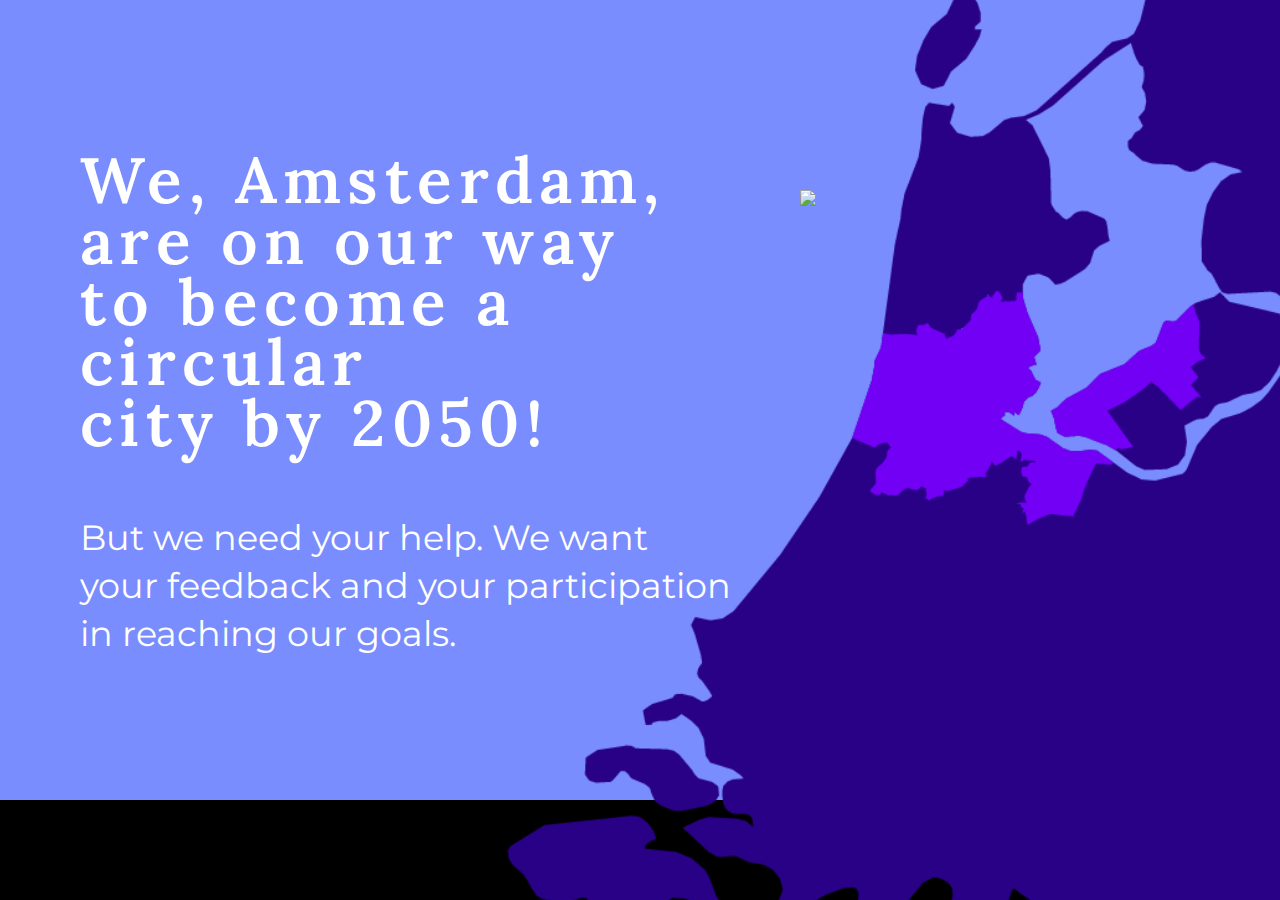
==== index2.html @ 964ffd29 "Update" ====
<!DOCTYPE html>
<html lang="en">
<head>
    <meta charset="UTF-8">
    <meta name="viewport" content="width=device-width, initial-scale=1.0, maximum-scale=1.0, user-scalable=no">

    <link rel="stylesheet" href="https://cdn.jsdelivr.net/npm/bootstrap@4.5.3/dist/css/bootstrap.min.css" integrity="sha384-TX8t27EcRE3e/ihU7zmQxVncDAy5uIKz4rEkgIXeMed4M0jlfIDPvg6uqKI2xXr2" crossorigin="anonymous">
    <link rel="preconnect" href="https://fonts.gstatic.com">
    <link href="https://fonts.googleapis.com/css2?family=Montserrat:wght@400;600;800&display=swap" rel="stylesheet">
    <link href="https://fonts.googleapis.com/css2?family=Lora:wght@400;600;700&display=swap" rel="stylesheet">
    <link rel="stylesheet" type="text/css" href="style.css">
    <link rel="stylesheet" type="text/css" href="proj-style.css">
    

    <title>ARCAM PROJECTION</title>
</head>
<body>
    <canvas id="gradient-canvas" data-transition-in>
    </canvas>

    <!-- 00 - WELCOME CONTENT -->
    <section id="proj-welcome">
        <div id="welcome-text-div">
            <h1 class="h1-title">We, Amsterdam,<br>are on our way<br>to become a circular<br>city by 2050!</h1>
            <p>But we need your help. We want your feedback and your participation in reaching our goals.</p>
        </div>
        <div id="welcome-visuals-div">
            <img src="assets/Amsterdam-Map-MRA-01.png" id="map-static">
            <img src="assets/LETS-GET-CIRCULAR-TRANSPARENTNONINTERLACED.gif" id="circular-gif">
        </div>
    </section>

    <!-- 00 - EXPERIENCE ALERT -->
    <section id="proj-experience-alert">
        <div id="alert-text-div">
            <h1 class="h1-title">Important alert!</h1>
            <p>Please read the message on the touchscreen.</p>
        </div>
    </section>

    <!-- SECTIONS FOR GUIDED PATH -->

    <!-- 0 - HELP GUIDE - BEGINNING -->
    <section id="proj-help-guide">
        <div class="fadeIn" id="help-guide-text-div">
            <h1 class="h1-title">In the next 5 minutes, we'll introduce you to our plan, and how we'll become a doughnut city</h1>  
            <p>We also need your help and feedback!<br><br>Get involved with the future of your city</p> 
        </div>
        <div id="help-guide-visuals-div">
            <img src="assets/Netherlands-Overview-Map.png" alt="Netherlands Map" id="map-static">
        </div>
    </section>

    <!-- 1 - INTRODUCTION - CIRCULARITY -->
    <section id="proj-intro-concept">
        <div class="fadeIn" id="intro-concept">
            <h1 class="h1-title">Our current economy is having a serious impact on scarce raw materials, our climate and our living environment</h1>  
            <p>This is why we need a change</p>          
        </div>
        <div id="intro-visuals-div">
            <img src="assets/Netherlands-Overview-Map.png" alt="Netherlands Map" id="map-static">
        </div>
    </section>

    <!-- 2 - CITIZEN QUOTES - WOULD YOU DO THIS? -->
    <section id="proj-citizen-quotes">
        <div class="fadeIn" id="citizen-quotes-text-div">
            <h1 class="h1-title">We want you to join the conversation.
            </h1>
        </div>
    </section>

    <!-- 3 - INTRODUCING 3 VALUE CHAINS -->
    <section id="proj-value-chains">
        <div class="fadeIn" id="intro-vcs-text-div">
            <h1 class="h1-title">We're focusing on three areas called Value Chains</h1>
        </div>
        <div id="video-intro-vcs">
            <video id="video-value-chains" src="assets/P4 Value chains 1280x800.mp4" autoplay loop width="1280" height="800">
        </div>
    </section>

    <!-- 4 - BROAD DATA OF 3 VALUE CHAINS -->
    <section id="proj-broad-data-vcs">
        <div class="fadeIn" id="broad-data-vcs-text-div">
            <h1 class="h1-title">Each year, we produce 9.6<br>megatons of waste in Amsterdam</h1>
            <p>That's the same weight as<br>67 MSC Splendida cruise ships.</p>
        </div>
        <div id="video-boats">
            <video id="videoboats" src="assets/P5 Boats going to the NL 1280x800.mp4" autoplay loop width="1280" height="800">
        </div>
    </section>

    <!-- 5 - CONSTRUCTION SECTOR -->
    <section id="proj-construction-sector">
        <div id="construction-text-div">
            <h1 class="h1-title fadeIn">We are playing an important role in making construction waste more circular</h1>
        </div>       
        <div id="video-construction">
            <video id="videoconstruction" src="assets/P6 Arrows into MRA 1280x800.mp4" autoplay loop width="1280" height="800">
        </div>
    </section>

    <!-- 6 - FOOD SECTOR -->
    <section id="proj-food-sector">
        <div id="food-sector-text-div">
            <h1 id="h1-title" class="h1-title fadeIn">We create 165kt of annual consumption of meat and dairy products</h1>
            <p id="paragraph" class="fadeIn">Food waste is estimated to be 30% worldwide, and 20% in the Netherlands. Specifically for meat and dairy, the waste percentages are 10% and 8%, respectively.</p>
        </div>
        <div id="video-farms">
            <video id="videofood" src="assets/P7 farmland 1280x800.mp4" autoplay loop width="1280" height="800">
        </div>
    </section>

    <!-- 7 - CONSUMER GOODS SECTOR -->
    <section id="proj-consumer-goods-sector">
        <div id="consumer-goods-text-div">
            <h1 class="h1-title fadeIn">Electronics have the worst environmental impact of all consumer goods</h1>
            <p class="fadeIn">We consume 12.4kt every year, the same as the total weight of the A’DAM Tower</p>
            <img class="fadeInRight" id="adamtower" src="assets/Adam Tower.png" alt="">
        </div>
    </section>

    <!-- 8 - SPECULATIVE FUTURE -->
    <section id="proj-speculative-future">
        <div id="speculative-text-div" class="fadeIn"> 
            <h1 class="h1-title">Now, imagine you are in 2050.</h1>
            <h1 class="h1-title">We've achieved our goals.</h1>
            <h1 class="h1-title">What does your Amsterdam world look like?</h1>
        </div>
    </section>

    <!-- 9 - COMMITMENT TO FUTURE -->
    <section id="proj-commit-future">
        <div class="fadeIn" id="commit-texts-div">
            <h1 class="h1-title">Put your commitments in a time capsule!</h1>
            <p>Do you want a future scenario like we showed you before? We want to make it happen, but we also need your help.<br><br>Things won't be a smooth journey!</p>
        </div>
        <div>
            <img class="fadeInUp" id="timecapsule" src="assets/Time Capsule-01.png" alt="">
        </div>
    </section>

    <!-- 10 - THANK YOU / HOW TO GET INVOLVED / BACK TO START -->
    <section id="proj-get-involved">
        <div>
            <h1 class="h1-title">ENGAGE WITH YOUR COMMUNITY</h1>
        </div>
    </section>

    <!-- SECTIONS FOR DATA DISCOVERY PATH -->

    <!-- 11 - MAIN PAGE DATA DISCOVERY -->
    <!-- <section id="proj-data-dashboard">
        <div>
            <h1 class="h1-title">Data Discovery</h1>
        </div>
    </section> -->

<script src="projectionscript.js"></script>

</body>
</html>
---- style.css ----
html {
    background-color: black;
}
body {
    background-color: #7a8dfe; /* #3b00c9 */
    display: flex;
    flex-direction: row;
    font-family: 'Montserrat', sans-serif;
    margin: 0;
    padding: 0;
}
h1, h3, h4, h5, h6, p, button {
    color: #ffffff;
    font-family: 'Montserrat', sans-serif;
}
h1 {
    color: #ffffff !important;
    font-family: 'Lora', serif;
    font-weight: 600;
    font-size: 3rem;
    margin: 60px 0 0 80px;
    line-height: 4rem;
    letter-spacing: 0.4rem; 
}
h2 /* STILL NEED TO BE DEFINED */ {
    font-family: 'Lora', serif;
    color: #ffffff;
    font-weight: 700;
    font-size: 3rem;
    margin: 0 0 0 60px;
    line-height: 4rem; 
}
h3 /* STILL NEED TO BE DEFINED */ {
    font-family: 'Montserrat', sans-serif;
    color: #ffffff;
    font-weight: 600;
    font-size: 3rem;
    margin: 0 0 0 60px;
    line-height: 4rem; 
}
h4 /* Help Section */ {
    font-family: 'Montserrat', sans-serif;
    color: #fd9b24;
    font-weight: 600;
    font-size: 3rem;
    margin: 120px 80px 0 0px;
    line-height: 4rem; 
    text-align: right;
}
h5 /* Help Section */ {
    font-family: 'Montserrat', sans-serif;
    color: #000000;
    font-weight: 600;
    font-size: 3rem;
    margin: 0 80px 0;
    line-height: 4rem; 
    text-align: right;
}
p {
    font-family: 'Montserrat', sans-serif;
    color: #ffffff;
    font-weight: 400;
    font-size: 2.2rem;
    margin: 60px 80px 0;
    line-height: 3rem;
}
.nav-button {
    border-radius: 10px;
    font-weight: 800;
    text-align: center;
    background-color: #3D00C9;
    color: white;
    border: solid 2px #017e83;
    padding: 2rem 3rem;
    font-size: 1.8rem;
    letter-spacing: 1rem;
    margin: 0 10px 60px;
    box-shadow: 10px 10px 40px #7040f3;
    z-index: 10000;
}
.nav-button:hover {
    color: white;
    background-color: #5d06ff;
    border-color: #01b0b6;
}
.nav-button:focus, #close-help-btn, #help-btn, #home-btn  {
    border: none !important;
    outline: none !important;
}

/* ALL ANIMATIONS */

.fadeInLeft {
    -webkit-animation-name: fadeInLeft;
    animation-name: fadeInLeft;
    -webkit-animation-duration: 1.5s;
    animation-duration: 1.5s;
    animation-delay: 2s;
    -webkit-animation-fill-mode: both;
    animation-fill-mode: both;
    }
    @-webkit-keyframes fadeInLeft {
    0% {
    opacity: 0;
    -webkit-transform: translate3d(-100%, 0, 0);
    transform: translate3d(-100%, 0, 0);
    }
    100% {
    opacity: 1;
    -webkit-transform: none;
    transform: none;
    }
    }
    @keyframes fadeInLeft {
    0% {
    opacity: 0;
    -webkit-transform: translate3d(-100%, 0, 0);
    transform: translate3d(-100%, 0, 0);
    }
    100% {
    opacity: 1;
    -webkit-transform: none;
    transform: none;
    }
    } 

.fadeIn {
    -webkit-animation-name: fadeIn;
    animation-name: fadeIn;
    -webkit-animation-duration: 1.5s;
    animation-duration: 1.5s;
    -webkit-animation-fill-mode: both;
    animation-fill-mode: both;
    }
    @-webkit-keyframes fadeIn {
    0% {opacity: 0;}
    100% {opacity: 1;}
    }
    @keyframes fadeIn {
    0% {opacity: 0;}
    100% {opacity: 1;}
    } 
  
.fadeInUp {
    -webkit-animation-name: fadeInUp;
    animation-name: fadeInUp;
    -webkit-animation-duration: 1.5s;
    animation-duration: 1.5s;
    -webkit-animation-fill-mode: both;
    animation-fill-mode: both;
    }
    @-webkit-keyframes fadeInUp {
    0% {
    opacity: 0;
    -webkit-transform: translate3d(0, 100%, 0);
    transform: translate3d(0, 100%, 0);
    }
    100% {
    opacity: 1;
    -webkit-transform: none;
    transform: none;
    }
    }
    @keyframes fadeInUp {
    0% {
    opacity: 0;
    -webkit-transform: translate3d(0, 100%, 0);
    transform: translate3d(0, 100%, 0);
    }
    100% {
    opacity: 1;
    -webkit-transform: none;
    transform: none;
    }
    } 

.fadeInRight {
    -webkit-animation-name: fadeInRight;
    animation-name: fadeInRight;
    -webkit-animation-duration: 1.5s;
    animation-duration: 1.5s;
    -webkit-animation-fill-mode: both;
    animation-fill-mode: both;
    }
    @-webkit-keyframes fadeInRight {
    0% {
    opacity: 0;
    -webkit-transform: translate3d(100%, 0, 0);
    transform: translate3d(100%, 0, 0);
    }
    100% {
    opacity: 1;
    -webkit-transform: none;
    transform: none;
    }
    }
    @keyframes fadeInRight {
    0% {
    opacity: 0;
    -webkit-transform: translate3d(100%, 0, 0);
    transform: translate3d(100%, 0, 0);
    }
    100% {
    opacity: 1;
    -webkit-transform: none;
    transform: none;
    }
    } 
.fadeInDown {
    -webkit-animation-name: fadeInDown;
    animation-name: fadeInDown;
    -webkit-animation-duration: 1s;
    animation-duration: 1s;
    -webkit-animation-fill-mode: both;
    animation-fill-mode: both;
    }
    @-webkit-keyframes fadeInDown {
    0% {
    opacity: 0;
    -webkit-transform: translate3d(0, -100%, 0);
    transform: translate3d(0, -100%, 0);
    }
    100% {
    opacity: 1;
    -webkit-transform: none;
    transform: none;
    }
    }
    @keyframes fadeInDown {
    0% {
    opacity: 0;
    -webkit-transform: translate3d(0, -100%, 0);
    transform: translate3d(0, -100%, 0);
    }
    100% {
    opacity: 1;
    -webkit-transform: none;
    transform: none;
    }
    }
---- proj-style.css ----
body {
    min-width: 1280px !important;
    min-height: 800px !important;
    max-width: 1280px !important;
    max-height: 800px !important;
    user-select: none;
    user-zoom: none;
    overflow: hidden;
    overflow-y: hidden;
    overflow-x: hidden;
}
#proj-welcome, #proj-experience-alert, #proj-help-guide, #proj-intro-concept, #proj-citizen-quotes, #proj-value-chains, #proj-broad-data-vcs, #proj-construction-sector, #proj-food-sector, #proj-consumer-goods-sector, #proj-speculative-future, #proj-get-involved, #proj-commit-future, #speculative-text-div {
    display: flex;
    width: 1280px;
    height: 800px;
    margin: 0;
    padding: 0;
    position: fixed;
    left: 0;
    top: 0;
}
#proj-intro-concept, #proj-experience-alert, #proj-help-guide, #proj-citizen-quotes, #proj-value-chains, #proj-broad-data-vcs, #proj-construction-sector, #proj-food-sector, #proj-consumer-goods-sector, #proj-speculative-future, #proj-get-involved, #proj-commit-future {
    display: none;
}

/* SECTION 00 - HELP GUIDE */

#help-guide-text-div {
    max-width: 65%;
}
#help-guide-text-div p {
    margin-top: 5rem;
    max-width: 50%;
}

/*  SECTION- WELCOME  */
#proj-welcome {
    background-color: #7a8dfe;
}
#welcome-text-div {
    position: fixed;
    top: 0;
    left: 0;
    z-index: 200;
    width: 60%;
    background: none;
}
#welcome-text-div > h1 {
    line-height: 3.8rem !important;
    font-size: 4rem;
    margin-top: 150px;
}
#welcome-text-div > p {
    width: 85%;
    color: white;
}
#welcome-visuals-div {
    position: fixed;
    top: 0;
    left: 0;
    width: 1280px;
    height: 800px;
    z-index: 100;
}
#welcome-visuals-div > #map-static {
    position: fixed;
    top: -250px;
    left: 450px;
    min-width: 1300px;
    object-fit: contain;
}
#welcome-visuals-div > #circular-gif {
    position: fixed;
    top: 190px;
    left: 800px;
    max-width: 450px;
}

/* SECTION 1 - INTRODUCTION - CIRCULARITY */

#intro-concept {
    max-width: 65%;
}
#intro-concept p {
    margin-top: 5rem;
    max-width: 100%;
}

/* SECTION 2 - CITIZEN QUOTES - WOULD YOU DO THIS? */

#citizen-quotes-text-div {
    max-width: 70%;
}

/* SECTION 3 - INTRODUCING 3 VALUE CHAINS */

#video-intro-vcs {
    position: fixed;
    top: 0;
    left: 0;
    height: 100%;
    width: 100%;
    z-index: 10;
}
#intro-vcs-text-div {
    position: fixed;
    background: none;
    top: 0;
    left: 0;
    z-index: 100;
    background: linear-gradient(0deg, rgba(255, 255, 255, 0), rgba(25, 2, 78, 0.603) 100%) no-repeat;
    height: 50%;
}

#intro-vcs-text-div > h1 {
    max-width: 70%;
}


/* SECTION 4 - BROAD DATA OF 3 VALUE CHAINS */

#video-boats {
    position: fixed;
    top: 0;
    left: 0;
    height: 100%;
    width: 100%;
    z-index: 0;
}
#broad-data-vcs-text-div {
    position: fixed;
    top: 0;
    left: 0;
    z-index: 100;
    background: linear-gradient(0deg, rgba(255, 255, 255, 0), rgba(25, 2, 78, 0.603) 100%) no-repeat;
    height: 50%;
    width: 100%;
}

/* SECTION 5 - CONSTRUCTION SECTOR */

#video-construction {
    position: fixed;
    top: 0;
    left: 0;
    height: 100%;
    width: 100%;
    z-index: 0;
}
#construction-text-div {
    position: fixed;
    top: 0;
    left: 0;
    z-index: 100;
}

#construction-text-div > h1 {
    max-width: 70%;
}

/* SECTION 6 - FOOD SECTOR */

#video-farms {
    position: fixed;
    top: 0;
    left: 0;
    height: 100%;
    width: 100%;
    z-index: 0;
}
#food-sector-text-div {
    position: fixed;
    top: 0;
    left: 0;
    z-index: 100;
    max-width: 70%;
}
#food-sector-text-div > p {
    max-width: 50%;
    animation-delay: 3s;
}

/* SECTION 7 - CONSUMER GOODS SECTOR */

#consumer-goods-text-div {
    position: fixed;
    top: 0;
    left: 0;
    z-index: 100;
    max-width: 55%;
    margin-top: 50px;
}
#consumer-goods-text-div > p {
    max-width: 50%;
}
#adamtower {
    position: fixed;
    top: 25px;
    left: 800px;
    width: 350px;
}

/* SECTION 8 - SPECULATIVE FUTURE */
#proj-speculative-future {
    background-color: #3D00C9;
}
#speculative-text-div {
    background-color: #00E2BF;
    box-shadow: 0px 0px 80px #01b0b6;
    border-radius: 8px;
    flex-direction: column;
    text-align: center;
    position: fixed;
    top: 150px;
    left: 120px;
    z-index: 100;
    max-width: 80%;
    max-height: 60%;
    padding: 30px;
}
#speculative-text-div > h1 {
    margin: 0;
    margin-top: 50px;
}
#speculative-text-div > h1:nth-child(1) {
    margin-top: 30px;
}

/* SECTION 9 - COMMITMENT TO FUTURE */
#commit-texts-div {
    max-width: 50%;
}
#timecapsule {
    position: fixed;
    top: 180px;
    left: 600px;
    max-width: 600px;
}
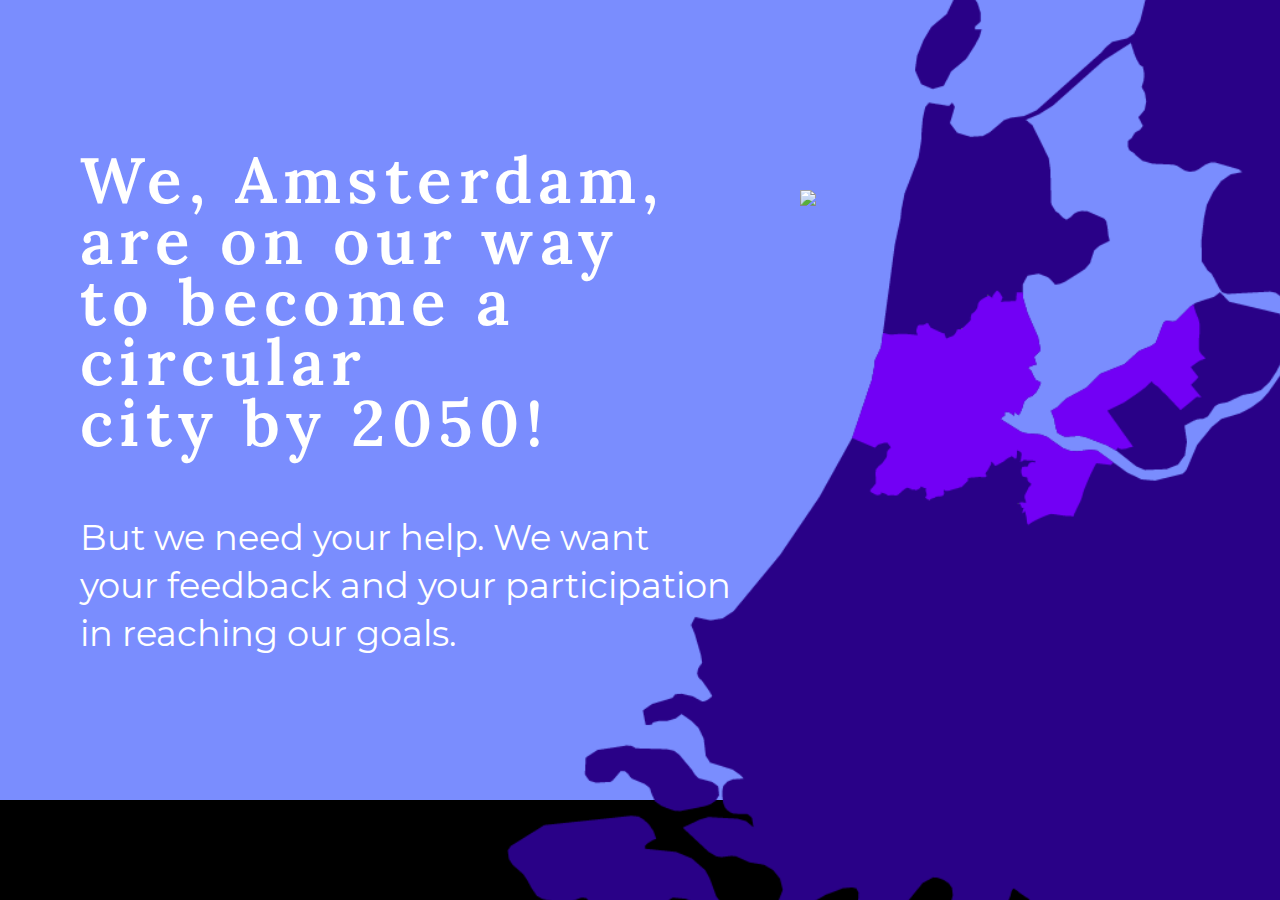
==== commit 531266cd: "Update" ====
--- a/index2.html
+++ b/index2.html
@@ -5,13 +5,9 @@
     <meta name="viewport" content="width=device-width, initial-scale=1.0, maximum-scale=1.0, user-scalable=no">
 
     <link rel="stylesheet" href="https://cdn.jsdelivr.net/npm/bootstrap@4.5.3/dist/css/bootstrap.min.css" integrity="sha384-TX8t27EcRE3e/ihU7zmQxVncDAy5uIKz4rEkgIXeMed4M0jlfIDPvg6uqKI2xXr2" crossorigin="anonymous">
-    <link rel="preconnect" href="https://fonts.gstatic.com">
-    <link href="https://fonts.googleapis.com/css2?family=Montserrat:wght@400;600;800&display=swap" rel="stylesheet">
-    <link href="https://fonts.googleapis.com/css2?family=Lora:wght@400;600;700&display=swap" rel="stylesheet">
     <link rel="stylesheet" type="text/css" href="style.css">
     <link rel="stylesheet" type="text/css" href="proj-style.css">
     
-
     <title>ARCAM PROJECTION</title>
 </head>
 <body>
@@ -43,11 +39,11 @@
     <!-- 0 - HELP GUIDE - BEGINNING -->
     <section id="proj-help-guide">
         <div class="fadeIn" id="help-guide-text-div">
-            <h1 class="h1-title">In the next 5 minutes, we'll introduce you to our plan, and how we'll become a doughnut city</h1>  
+            <h1 class="h1-title">In the next 5 minutes, we'll introduce you to our plan, and how we'll become a circular city</h1>
             <p>We also need your help and feedback!<br><br>Get involved with the future of your city</p> 
         </div>
         <div id="help-guide-visuals-div">
-            <img src="assets/Netherlands-Overview-Map.png" alt="Netherlands Map" id="map-static">
+            <img src="assets/Amsterdam-Map-MRA-01.png" id="map-static">
         </div>
     </section>
 
@@ -58,7 +54,7 @@
             <p>This is why we need a change</p>          
         </div>
         <div id="intro-visuals-div">
-            <img src="assets/Netherlands-Overview-Map.png" alt="Netherlands Map" id="map-static">
+            <video autoplay loop src="assets/LINEAR TO CIRCULAR.mp4" id="linear-circular-video" width="1280" height="800">
         </div>
     </section>
 
@@ -67,6 +63,17 @@
         <div class="fadeIn" id="citizen-quotes-text-div">
             <h1 class="h1-title">We want you to join the conversation.
             </h1>
+            <h2 class="h1-title">What policies would help us get circular?
+            </h2>
+        </div>
+        <div id="usercomments">
+            <img class="fadeInRight" id="comment1" src="assets/User-comment1.png" alt="">
+            <img class="fadeInLeft" id="comment2" src="assets/User-comment2.png" alt="">
+            <img class="fadeIn" id="comment3" src="assets/User-comment3.png" alt="">
+            <img class="fadeInRight" id="comment4" src="assets/User-comment4.png" alt="">
+            <img class="fadeInLeft" id="comment5" src="assets/User-comment5.png" alt="">
+            <img class="fadeIn" id="comment6" src="assets/User-comment6.png" alt="">
+            <img id="worldmap" src="assets/World-Map.png" alt="">
         </div>
     </section>
 
@@ -76,7 +83,7 @@
             <h1 class="h1-title">We're focusing on three areas called Value Chains</h1>
         </div>
         <div id="video-intro-vcs">
-            <video id="video-value-chains" src="assets/P4 Value chains 1280x800.mp4" autoplay loop width="1280" height="800">
+            <video id="video-value-chains" src="assets/P4 Value chains.mp4" autoplay loop width="1280" height="800">
         </div>
     </section>
 
@@ -128,6 +135,9 @@
             <h1 class="h1-title">We've achieved our goals.</h1>
             <h1 class="h1-title">What does your Amsterdam world look like?</h1>
         </div>
+        <div id="speculative-visuals-div">
+            <img src="assets/Amsterdam-Map-MRA-01.png" id="map-static">
+        </div>
     </section>
 
     <!-- 9 - COMMITMENT TO FUTURE -->
@@ -141,10 +151,10 @@
         </div>
     </section>
 
-    <!-- 10 - THANK YOU / HOW TO GET INVOLVED / BACK TO START -->
-    <section id="proj-get-involved">
+    <!-- 10 - THANK YOU / BACK TO START -->
+    <section id="proj-commited">
         <div>
-            <h1 class="h1-title">ENGAGE WITH YOUR COMMUNITY</h1>
+            <h1 class="h1-title">THANK YOU FOR YOUR PARTICIPATION</h1>
         </div>
     </section>
 
--- a/style.css
+++ b/style.css
@@ -1,3 +1,40 @@
+@font-face {
+    font-family: 'Lora';
+    src: URL('/Lora/Lora-Bold.ttf') format('truetype');
+    font-weight: 700;
+    font-style: normal;
+  }
+  @font-face {
+    font-family: 'Lora';
+    src: URL('/Lora/Lora-Regular.ttf') format('truetype');
+    font-weight: 400;
+    font-style: normal;
+  }
+  @font-face {
+    font-family: 'Lora';
+    src: URL('/Lora/Lora-SemiBold.ttf') format('truetype');
+    font-weight: 600;
+    font-style: normal;
+  }
+  @font-face {
+    font-family: 'Montserrat';
+    src: URL('/Montserrat/Montserrat-ExtraBold.ttf') format('truetype');
+    font-weight: 800;
+    font-style: normal;
+  }
+  @font-face {
+    font-family: 'Montserrat';
+    src: URL('/Montserrat/Montserrat-Regular.ttf') format('truetype');
+    font-weight: 400;
+    font-style: normal;
+  }
+  @font-face {
+    font-family: 'Montserrat';
+    src: URL('/Montserrat/Montserrat-SemiBold.ttf') format('truetype');
+    font-weight: 600;
+    font-style: normal;
+  }
+
 html {
     background-color: black;
 }
@@ -40,7 +77,7 @@
 }
 h4 /* Help Section */ {
     font-family: 'Montserrat', sans-serif;
-    color: #fd9b24;
+    color: #01b0b6;
     font-weight: 600;
     font-size: 3rem;
     margin: 120px 80px 0 0px;
--- a/proj-style.css
+++ b/proj-style.css
@@ -1,3 +1,7 @@
+::-webkit-scrollbar {
+    display: none;
+}
+
 body {
     min-width: 1280px !important;
     min-height: 800px !important;
@@ -9,7 +13,7 @@
     overflow-y: hidden;
     overflow-x: hidden;
 }
-#proj-welcome, #proj-experience-alert, #proj-help-guide, #proj-intro-concept, #proj-citizen-quotes, #proj-value-chains, #proj-broad-data-vcs, #proj-construction-sector, #proj-food-sector, #proj-consumer-goods-sector, #proj-speculative-future, #proj-get-involved, #proj-commit-future, #speculative-text-div {
+#proj-welcome, #proj-experience-alert, #proj-help-guide, #proj-intro-concept, #proj-citizen-quotes, #proj-value-chains, #proj-broad-data-vcs, #proj-construction-sector, #proj-food-sector, #proj-consumer-goods-sector, #proj-speculative-future, #proj-commited, #proj-commit-future, #speculative-text-div {
     display: flex;
     width: 1280px;
     height: 800px;
@@ -19,16 +23,17 @@
     left: 0;
     top: 0;
 }
-#proj-intro-concept, #proj-experience-alert, #proj-help-guide, #proj-citizen-quotes, #proj-value-chains, #proj-broad-data-vcs, #proj-construction-sector, #proj-food-sector, #proj-consumer-goods-sector, #proj-speculative-future, #proj-get-involved, #proj-commit-future {
+#proj-intro-concept, #proj-experience-alert, #proj-help-guide, #proj-citizen-quotes, #proj-value-chains, #proj-broad-data-vcs, #proj-construction-sector, #proj-food-sector, #proj-consumer-goods-sector, #proj-speculative-future, #proj-commited, #proj-commit-future {
     display: none;
 }
 
 /* SECTION 00 - HELP GUIDE */
 
 #help-guide-text-div {
+    margin-top: 100px;
     max-width: 65%;
 }
-#help-guide-text-div p {
+#help-guide-text-div > p {
     margin-top: 5rem;
     max-width: 50%;
 }
@@ -62,13 +67,20 @@
     height: 800px;
     z-index: 100;
 }
-#welcome-visuals-div > #map-static {
+#welcome-visuals-div > #map-static, #help-guide-visuals-div > #map-static {
     position: fixed;
     top: -250px;
     left: 450px;
     min-width: 1300px;
     object-fit: contain;
 }
+#speculative-visuals-div {
+    position: fixed;
+    top: -250px;
+    left: 450px;
+    min-width: 1300px;
+    object-fit: contain;
+}
 #welcome-visuals-div > #circular-gif {
     position: fixed;
     top: 190px;
@@ -79,17 +91,81 @@
 /* SECTION 1 - INTRODUCTION - CIRCULARITY */
 
 #intro-concept {
-    max-width: 65%;
+    max-width: 50%;
+    margin-top: 100px;
 }
 #intro-concept p {
     margin-top: 5rem;
+    min-width: 100%;
     max-width: 100%;
 }
+#linear-circular-video {
+    position: fixed;
+    top: 0;
+    left: 0;
+    z-index: -10;
+}
 
 /* SECTION 2 - CITIZEN QUOTES - WOULD YOU DO THIS? */
 
 #citizen-quotes-text-div {
-    max-width: 70%;
+    text-align: center;
+    max-width: 100%;
+    position: fixed;
+    left: 20px;
+}
+#citizen-quotes-text-div > h2 {
+    font-family: 'Montserrat', sans-serif;
+    font-weight: 400;
+    font-size: 2.5rem;
+    z-index: 9999 !important;
+    text-align: center;
+    max-width: 100%;
+    position: fixed;
+    left: 170px;
+}
+#comment1, #comment2, #comment3, #comment4, #comment5, #comment6 {
+    position: fixed;
+    border-radius: 8px;
+    box-shadow: 10px 10px 40px #7040f3;
+    max-width: 600px;
+}
+#comment1 {
+    top: 360px;
+    left: 700px;
+    animation-delay: 1s;
+}
+#comment2 {
+    top: 540px;
+    left: 750px;
+    max-width: 500px;
+    animation-delay: 1.5s;
+}
+#comment3 {
+    top: 200px;
+    left: 650px;
+    animation-delay: 2s;
+}
+#comment4 {
+    top: 600px;
+    left: 100px;
+    animation-delay: 2.5s;
+}
+#comment5 {
+    top: 400px;
+    left: 50px;
+    animation-delay: 3s;
+}
+#comment6 {
+    top: 200px;
+    left: 30px;
+    animation-delay: 3.5s;
+}
+#worldmap {
+    position: fixed;
+    top: 0;
+    left: 0;
+    z-index: -10 !important;
 }
 
 /* SECTION 3 - INTRODUCING 3 VALUE CHAINS */
@@ -170,7 +246,7 @@
 }
 #food-sector-text-div {
     position: fixed;
-    top: 0;
+    top: 50px;
     left: 0;
     z-index: 100;
     max-width: 70%;
@@ -178,6 +254,7 @@
 #food-sector-text-div > p {
     max-width: 50%;
     animation-delay: 3s;
+    font-size: 1.9rem;
 }
 
 /* SECTION 7 - CONSUMER GOODS SECTOR */
@@ -191,7 +268,7 @@
     margin-top: 50px;
 }
 #consumer-goods-text-div > p {
-    max-width: 50%;
+    max-width: 80%;
 }
 #adamtower {
     position: fixed;
@@ -205,7 +282,7 @@
     background-color: #3D00C9;
 }
 #speculative-text-div {
-    background-color: #00E2BF;
+    background-color: #00e2c096;
     box-shadow: 0px 0px 80px #01b0b6;
     border-radius: 8px;
     flex-direction: column;
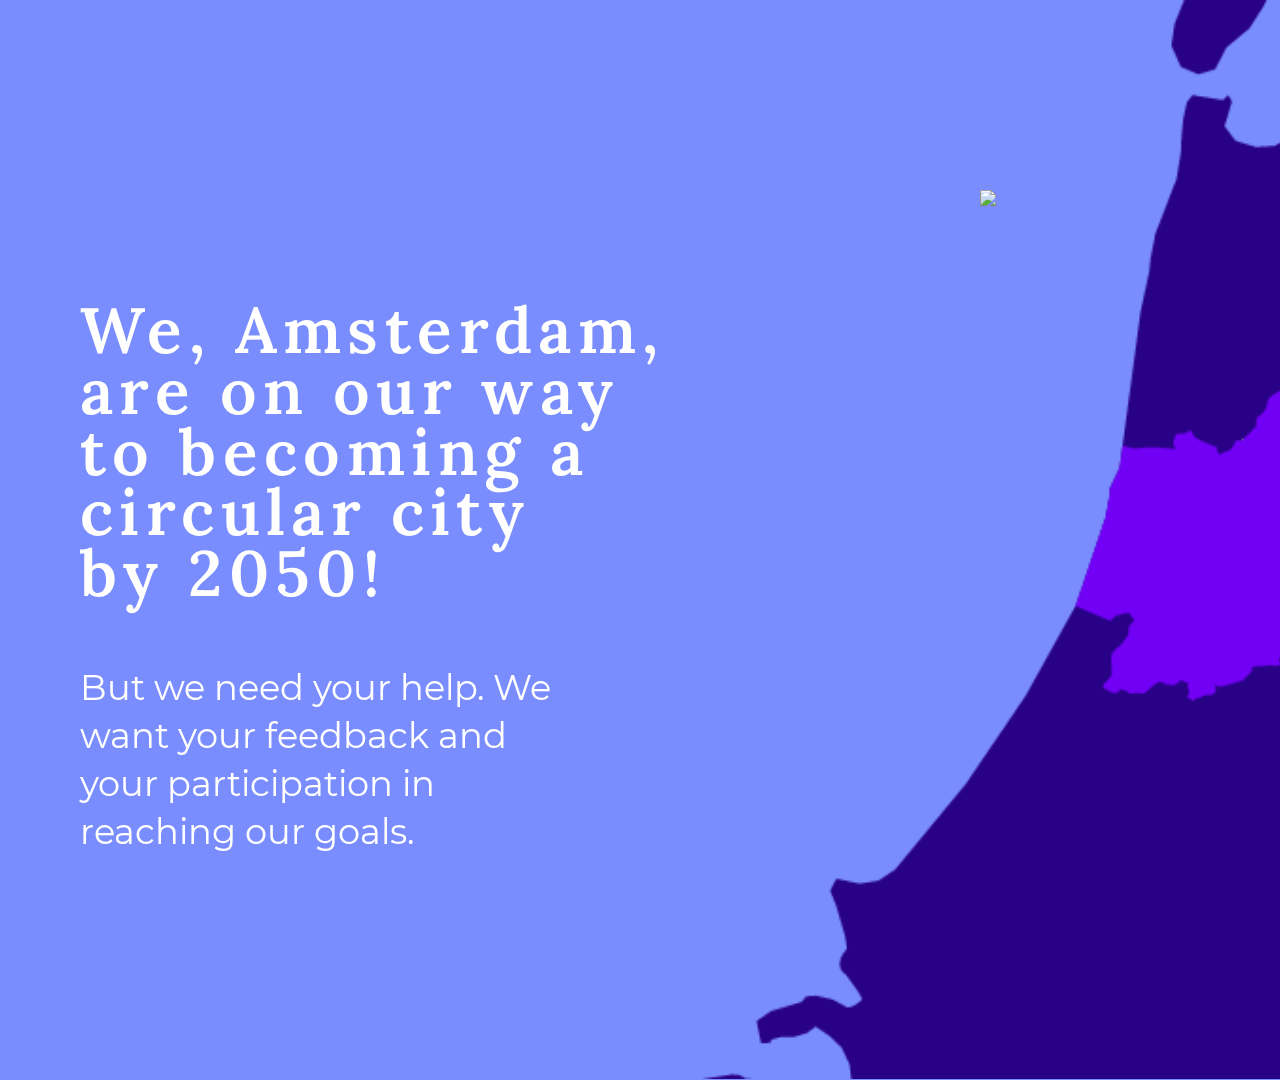
==== commit 15225579: "Update" ====
--- a/index2.html
+++ b/index2.html
@@ -4,7 +4,7 @@
     <meta charset="UTF-8">
     <meta name="viewport" content="width=device-width, initial-scale=1.0, maximum-scale=1.0, user-scalable=no">
 
-    <link rel="stylesheet" href="https://cdn.jsdelivr.net/npm/bootstrap@4.5.3/dist/css/bootstrap.min.css" integrity="sha384-TX8t27EcRE3e/ihU7zmQxVncDAy5uIKz4rEkgIXeMed4M0jlfIDPvg6uqKI2xXr2" crossorigin="anonymous">
+    <link rel="stylesheet" type="text/css" href="bootstrap.min.css">
     <link rel="stylesheet" type="text/css" href="style.css">
     <link rel="stylesheet" type="text/css" href="proj-style.css">
     
@@ -17,12 +17,12 @@
     <!-- 00 - WELCOME CONTENT -->
     <section id="proj-welcome">
         <div id="welcome-text-div">
-            <h1 class="h1-title">We, Amsterdam,<br>are on our way<br>to become a circular<br>city by 2050!</h1>
+            <h1 class="h1-title">We, Amsterdam,<br>are on our way<br>to becoming a <br> circular city <br> by 2050!</h1>
             <p>But we need your help. We want your feedback and your participation in reaching our goals.</p>
         </div>
         <div id="welcome-visuals-div">
-            <img src="assets/Amsterdam-Map-MRA-01.png" id="map-static">
-            <img src="assets/LETS-GET-CIRCULAR-TRANSPARENTNONINTERLACED.gif" id="circular-gif">
+            <img src="assets/Amsterdam-Map-MRA-01 crop1.png" id="map-static">
+            <img src="assets/getcircular.gif" id="circular-gif">
         </div>
     </section>
 
@@ -39,22 +39,22 @@
     <!-- 0 - HELP GUIDE - BEGINNING -->
     <section id="proj-help-guide">
         <div class="fadeIn" id="help-guide-text-div">
-            <h1 class="h1-title">In the next 5 minutes, we'll introduce you to our plan, and how we'll become a circular city</h1>
-            <p>We also need your help and feedback!<br><br>Get involved with the future of your city</p> 
+            <h1 class="h1-title">In the next 5 minutes, we'll introduce you to our plan, and how we'll become a circular city.</h1>
+            <p>We also need your help and feedback!<br><br>Get involved with the future of your city.</p> 
         </div>
         <div id="help-guide-visuals-div">
-            <img src="assets/Amsterdam-Map-MRA-01.png" id="map-static">
+            <img src="assets/Amsterdam-Map-MRA-01 crop1.png" id="map-static">
         </div>
     </section>
 
     <!-- 1 - INTRODUCTION - CIRCULARITY -->
     <section id="proj-intro-concept">
         <div class="fadeIn" id="intro-concept">
-            <h1 class="h1-title">Our current economy is having a serious impact on scarce raw materials, our climate and our living environment</h1>  
-            <p>This is why we need a change</p>          
+            <h1 class="h1-title">Our current economy is having a serious impact on scarce raw materials, our climate and our living environment.</h1>  
+            <p>This is why we need a change.</p>          
         </div>
         <div id="intro-visuals-div">
-            <video autoplay loop src="assets/LINEAR TO CIRCULAR.mp4" id="linear-circular-video" width="1280" height="800">
+            <video autoplay loop src="assets/LINEAR TO CIRCULAR.mp4" id="linear-circular-video" width="1920" height="1080">
         </div>
     </section>
 
@@ -80,10 +80,10 @@
     <!-- 3 - INTRODUCING 3 VALUE CHAINS -->
     <section id="proj-value-chains">
         <div class="fadeIn" id="intro-vcs-text-div">
-            <h1 class="h1-title">We're focusing on three areas called Value Chains</h1>
+            <h1 class="h1-title">We're focusing on three areas called Value Chains.</h1>
         </div>
         <div id="video-intro-vcs">
-            <video id="video-value-chains" src="assets/P4 Value chains.mp4" autoplay loop width="1280" height="800">
+            <video id="video-value-chains" src="assets/P4 Value chains.mp4" autoplay loop width="1920" height="1080">
         </div>
     </section>
 
@@ -91,39 +91,39 @@
     <section id="proj-broad-data-vcs">
         <div class="fadeIn" id="broad-data-vcs-text-div">
             <h1 class="h1-title">Each year, we produce 9.6<br>megatons of waste in Amsterdam</h1>
-            <p>That's the same weight as<br>67 MSC Splendida cruise ships.</p>
+            <p>That's the same weight as<br>67 MSC Splendida cruise ships.<br><br>Each ship is the length of three <br>football fields and holds over <br>5,000 people!</p>
         </div>
         <div id="video-boats">
-            <video id="videoboats" src="assets/P5 Boats going to the NL 1280x800.mp4" autoplay loop width="1280" height="800">
+            <video id="videoboats" src="assets/P5 Boats going to the NL.mp4" autoplay loop width="1920" height="1080">
         </div>
     </section>
 
     <!-- 5 - CONSTRUCTION SECTOR -->
     <section id="proj-construction-sector">
         <div id="construction-text-div">
-            <h1 class="h1-title fadeIn">We are playing an important role in making construction waste more circular</h1>
+            <h1 class="h1-title fadeIn">We (Metropolitan Area of Amsterdam) import more construction waste <br> than we export.</h1>
         </div>       
         <div id="video-construction">
-            <video id="videoconstruction" src="assets/P6 Arrows into MRA 1280x800.mp4" autoplay loop width="1280" height="800">
+            <video id="videoconstruction" src="assets/P6 Arrows into MRA.mp4" autoplay loop width="1920" height="1080">
         </div>
     </section>
 
     <!-- 6 - FOOD SECTOR -->
     <section id="proj-food-sector">
         <div id="food-sector-text-div">
-            <h1 id="h1-title" class="h1-title fadeIn">We create 165kt of annual consumption of meat and dairy products</h1>
-            <p id="paragraph" class="fadeIn">Food waste is estimated to be 30% worldwide, and 20% in the Netherlands. Specifically for meat and dairy, the waste percentages are 10% and 8%, respectively.</p>
+            <h1 id="h1-title" class="h1-title fadeIn">Beef and dairy are our two <br>most eaten products, and <br>the two most polluting.</h1>
+            <p id="paragraph" class="fadeIn">Food waste is estimated to be 30% worldwide, and 20% in the Netherlands.</p>
         </div>
         <div id="video-farms">
-            <video id="videofood" src="assets/P7 farmland 1280x800.mp4" autoplay loop width="1280" height="800">
+            <video id="videofood" src="assets/P7 farmland.mp4" autoplay loop width="1920" height="1080">
         </div>
     </section>
 
     <!-- 7 - CONSUMER GOODS SECTOR -->
     <section id="proj-consumer-goods-sector">
         <div id="consumer-goods-text-div">
-            <h1 class="h1-title fadeIn">Electronics have the worst environmental impact of all consumer goods</h1>
-            <p class="fadeIn">We consume 12.4kt every year, the same as the total weight of the A’DAM Tower</p>
+            <h1 class="h1-title fadeIn">Electronics have the worst environmental impact of all consumer goods.</h1>
+            <p class="fadeIn">We buy 12.4kt every year, more than the total weight of the A’DAM Tower.</p>
             <img class="fadeInRight" id="adamtower" src="assets/Adam Tower.png" alt="">
         </div>
     </section>
@@ -133,7 +133,7 @@
         <div id="speculative-text-div" class="fadeIn"> 
             <h1 class="h1-title">Now, imagine you are in 2050.</h1>
             <h1 class="h1-title">We've achieved our goals.</h1>
-            <h1 class="h1-title">What does your Amsterdam world look like?</h1>
+            <h1 class="h1-title">What does your Amsterdam look like?</h1>
         </div>
         <div id="speculative-visuals-div">
             <img src="assets/Amsterdam-Map-MRA-01.png" id="map-static">
@@ -144,28 +144,21 @@
     <section id="proj-commit-future">
         <div class="fadeIn" id="commit-texts-div">
             <h1 class="h1-title">Put your commitments in a time capsule!</h1>
-            <p>Do you want a future scenario like we showed you before? We want to make it happen, but we also need your help.<br><br>Things won't be a smooth journey!</p>
+            <p>We're working with government and businesses to change, but we need your help too.</p>
         </div>
-        <div>
-            <img class="fadeInUp" id="timecapsule" src="assets/Time Capsule-01.png" alt="">
+        <div id="time-video-div">
+            <video id="timecapsule" src="assets/mastertime.mp4" autoplay loop width="1920" height="1080">
         </div>
     </section>
 
     <!-- 10 - THANK YOU / BACK TO START -->
     <section id="proj-commited">
-        <div>
-            <h1 class="h1-title">THANK YOU FOR YOUR PARTICIPATION</h1>
+        <div id="proj-thanks-div">
+            <h1 class="thanks-title1">THANK YOU!</h1>
+            <p class="p-thanks">Remember, the transition won't be easy,<br>but we simply want the best for our<br>future generations.</p>
+            <h1 class="thanks-title2">We need to change Amsterdam to a<br>fully circular environment, together!</h1>
         </div>
     </section>
-
-    <!-- SECTIONS FOR DATA DISCOVERY PATH -->
-
-    <!-- 11 - MAIN PAGE DATA DISCOVERY -->
-    <!-- <section id="proj-data-dashboard">
-        <div>
-            <h1 class="h1-title">Data Discovery</h1>
-        </div>
-    </section> -->
 
 <script src="projectionscript.js"></script>
 
--- a/proj-style.css
+++ b/proj-style.css
@@ -3,10 +3,10 @@
 }
 
 body {
-    min-width: 1280px !important;
-    min-height: 800px !important;
-    max-width: 1280px !important;
-    max-height: 800px !important;
+    min-width: 1920px !important;
+    min-height: 1080px !important;
+    max-width: 1920px !important;
+    max-height: 1080px !important;
     user-select: none;
     user-zoom: none;
     overflow: hidden;
@@ -15,13 +15,14 @@
 }
 #proj-welcome, #proj-experience-alert, #proj-help-guide, #proj-intro-concept, #proj-citizen-quotes, #proj-value-chains, #proj-broad-data-vcs, #proj-construction-sector, #proj-food-sector, #proj-consumer-goods-sector, #proj-speculative-future, #proj-commited, #proj-commit-future, #speculative-text-div {
     display: flex;
-    width: 1280px;
-    height: 800px;
+    width: 1920px;
+    height: 1080px;
     margin: 0;
     padding: 0;
     position: fixed;
     left: 0;
     top: 0;
+    overflow: hidden;
 }
 #proj-intro-concept, #proj-experience-alert, #proj-help-guide, #proj-citizen-quotes, #proj-value-chains, #proj-broad-data-vcs, #proj-construction-sector, #proj-food-sector, #proj-consumer-goods-sector, #proj-speculative-future, #proj-commited, #proj-commit-future {
     display: none;
@@ -30,12 +31,12 @@
 /* SECTION 00 - HELP GUIDE */
 
 #help-guide-text-div {
-    margin-top: 100px;
-    max-width: 65%;
+    margin-top: 280px;
+    max-width: 55%;
 }
 #help-guide-text-div > p {
-    margin-top: 5rem;
-    max-width: 50%;
+    margin-top: 10rem;
+    max-width: 80%;
 }
 
 /*  SECTION- WELCOME  */
@@ -53,46 +54,47 @@
 #welcome-text-div > h1 {
     line-height: 3.8rem !important;
     font-size: 4rem;
-    margin-top: 150px;
+    margin-top: 300px;
 }
 #welcome-text-div > p {
-    width: 85%;
+    width: 65%;
     color: white;
 }
 #welcome-visuals-div {
     position: fixed;
     top: 0;
     left: 0;
-    width: 1280px;
-    height: 800px;
+    width: 1920px;
+    height: 1080px;
     z-index: 100;
 }
 #welcome-visuals-div > #map-static, #help-guide-visuals-div > #map-static {
+    position: fixed;
+    top: 0px;
+    left: 650px;
+    min-width: 1270px;
+    object-fit: contain;
+    overflow: hidden;
+}
+#speculative-visuals-div {
     position: fixed;
     top: -250px;
     left: 450px;
     min-width: 1300px;
     object-fit: contain;
 }
-#speculative-visuals-div {
-    position: fixed;
-    top: -250px;
-    left: 450px;
-    min-width: 1300px;
-    object-fit: contain;
-}
 #welcome-visuals-div > #circular-gif {
     position: fixed;
     top: 190px;
-    left: 800px;
-    max-width: 450px;
+    left: 980px;
+    max-width: 800px;
 }
 
 /* SECTION 1 - INTRODUCTION - CIRCULARITY */
 
 #intro-concept {
     max-width: 50%;
-    margin-top: 100px;
+    margin-top: 300px;
 }
 #intro-concept p {
     margin-top: 5rem;
@@ -112,7 +114,7 @@
     text-align: center;
     max-width: 100%;
     position: fixed;
-    left: 20px;
+    left: 350px;
 }
 #citizen-quotes-text-div > h2 {
     font-family: 'Montserrat', sans-serif;
@@ -122,7 +124,7 @@
     text-align: center;
     max-width: 100%;
     position: fixed;
-    left: 170px;
+    left: 500px;
 }
 #comment1, #comment2, #comment3, #comment4, #comment5, #comment6 {
     position: fixed;
@@ -131,40 +133,41 @@
     max-width: 600px;
 }
 #comment1 {
-    top: 360px;
-    left: 700px;
+    top: 500px;
+    left: 1000px;
     animation-delay: 1s;
 }
 #comment2 {
-    top: 540px;
-    left: 750px;
+    top: 700px;
+    left: 1000px;
     max-width: 500px;
     animation-delay: 1.5s;
 }
 #comment3 {
-    top: 200px;
-    left: 650px;
+    top: 300px;
+    left: 1100px;
     animation-delay: 2s;
 }
 #comment4 {
-    top: 600px;
-    left: 100px;
+    top: 750px;
+    left: 200px;
     animation-delay: 2.5s;
 }
 #comment5 {
-    top: 400px;
-    left: 50px;
+    top: 550px;
+    left: 150px;
     animation-delay: 3s;
 }
 #comment6 {
-    top: 200px;
-    left: 30px;
+    top: 300px;
+    left: 150px;
     animation-delay: 3.5s;
 }
 #worldmap {
     position: fixed;
-    top: 0;
-    left: 0;
+    top: -100px;
+    left: 0;
+    min-width: 1920px;
     z-index: -10 !important;
 }
 
@@ -185,17 +188,41 @@
     left: 0;
     z-index: 100;
     background: linear-gradient(0deg, rgba(255, 255, 255, 0), rgba(25, 2, 78, 0.603) 100%) no-repeat;
-    height: 50%;
-}
-
+    height: 70%;
+    width: 1920px;
+}
 #intro-vcs-text-div > h1 {
     max-width: 70%;
+    text-align: center;
+    position: fixed;
+    top: 100px;
+    left: 220px;
 }
 
 
 /* SECTION 4 - BROAD DATA OF 3 VALUE CHAINS */
 
 #video-boats {
+    position: fixed;
+    top: 0;
+    left: 0;
+    height: 100%;
+    width: 100%;
+    z-index: -200;
+}
+#broad-data-vcs-text-div {
+    position: fixed;
+    top: 0px;
+    left: 0px;
+    height: 100%;
+    padding-top: 230px;
+    padding-left: 50px;
+    background: linear-gradient(-90deg, rgba(255, 255, 255, 0), rgba(25, 2, 78, 0.603) 100%) no-repeat;
+}
+
+/* SECTION 5 - CONSTRUCTION SECTOR */
+
+#video-construction {
     position: fixed;
     top: 0;
     left: 0;
@@ -203,19 +230,21 @@
     width: 100%;
     z-index: 0;
 }
-#broad-data-vcs-text-div {
-    position: fixed;
-    top: 0;
-    left: 0;
-    z-index: 100;
-    background: linear-gradient(0deg, rgba(255, 255, 255, 0), rgba(25, 2, 78, 0.603) 100%) no-repeat;
-    height: 50%;
-    width: 100%;
-}
-
-/* SECTION 5 - CONSTRUCTION SECTOR */
-
-#video-construction {
+#construction-text-div {
+    position: fixed;
+    top: 100px;
+    left: 100px;
+    z-index: 100;
+    max-width: 70%;
+}
+
+#construction-text-div > h1 {
+    max-width: 70%;
+}
+
+/* SECTION 6 - FOOD SECTOR */
+
+#video-farms {
     position: fixed;
     top: 0;
     left: 0;
@@ -223,45 +252,24 @@
     width: 100%;
     z-index: 0;
 }
-#construction-text-div {
-    position: fixed;
-    top: 0;
-    left: 0;
-    z-index: 100;
-}
-
-#construction-text-div > h1 {
+#food-sector-text-div {
+    position: fixed;
+    top: 100px;
+    left: 100px;
+    z-index: 100;
+    max-width: 65%;
+}
+#food-sector-text-div > p {
     max-width: 70%;
-}
-
-/* SECTION 6 - FOOD SECTOR */
-
-#video-farms {
-    position: fixed;
-    top: 0;
-    left: 0;
-    height: 100%;
-    width: 100%;
-    z-index: 0;
-}
-#food-sector-text-div {
-    position: fixed;
-    top: 50px;
-    left: 0;
-    z-index: 100;
-    max-width: 70%;
-}
-#food-sector-text-div > p {
-    max-width: 50%;
     animation-delay: 3s;
-    font-size: 1.9rem;
+    font-size: 2.2rem;
 }
 
 /* SECTION 7 - CONSUMER GOODS SECTOR */
 
 #consumer-goods-text-div {
     position: fixed;
-    top: 0;
+    top: 250px;
     left: 0;
     z-index: 100;
     max-width: 55%;
@@ -272,9 +280,9 @@
 }
 #adamtower {
     position: fixed;
-    top: 25px;
-    left: 800px;
-    width: 350px;
+    top: 20px;
+    left: 1200px;
+    width: 500px;
 }
 
 /* SECTION 8 - SPECULATIVE FUTURE */
@@ -282,14 +290,14 @@
     background-color: #3D00C9;
 }
 #speculative-text-div {
-    background-color: #00e2c096;
+    background-color: #00e2c0b0;
     box-shadow: 0px 0px 80px #01b0b6;
     border-radius: 8px;
     flex-direction: column;
     text-align: center;
     position: fixed;
-    top: 150px;
-    left: 120px;
+    top: 200px;
+    left: 190px;
     z-index: 100;
     max-width: 80%;
     max-height: 60%;
@@ -298,18 +306,66 @@
 #speculative-text-div > h1 {
     margin: 0;
     margin-top: 50px;
+    font-size: 3.2rem;
 }
 #speculative-text-div > h1:nth-child(1) {
-    margin-top: 30px;
+    margin-top: 150px;
+}
+#speculative-visuals-div > #map-static {
+    position: fixed;
+    left: -350px;
+    top: -950px;
+    min-width: 3000px;
 }
 
 /* SECTION 9 - COMMITMENT TO FUTURE */
 #commit-texts-div {
-    max-width: 50%;
+    max-width: 45%;
+    z-index: 200;
+    position: fixed;
+    top: 300px;
+    left: 50px;
+}
+#commit-texts-div > h1 {
+    font-size: 3.5rem;
+}
+#commit-texts-div > p {
+    font-size: 2.5rem;
+}
+#time-video-div {
+    position: fixed;
+    top: 0;
+    left: 0;
+    min-width: 1920px;
+    min-height: 1080px;
+    background-color: rgb(36, 49, 212) !important;
+    z-index: -10;
 }
 #timecapsule {
     position: fixed;
-    top: 180px;
-    left: 600px;
-    max-width: 600px;
-}+    top: 0px;
+    left: 0px;
+    z-index: -9;
+}
+
+/* SECTION 10 - THANK YOU */
+#proj-thanks-div {
+    position: fixed;
+    top: 0px;
+    left: 0px;
+    text-align: center;
+    min-width: 1920px;
+    min-height: 1080px;
+    background: #5d06ff;
+    padding-top: 100px;
+}
+#proj-thanks-div > .thanks-title1, #proj-thanks-div > .p-thanks, #proj-thanks-div > .thanks-title2 {
+    position: relative;
+    margin-left: -10px;
+}
+#proj-thanks-div > .thanks-title2 {
+    font-size: 2.5rem;
+}
+#proj-thanks-div > .thanks-title1 {
+    margin-top: 200px;
+}
